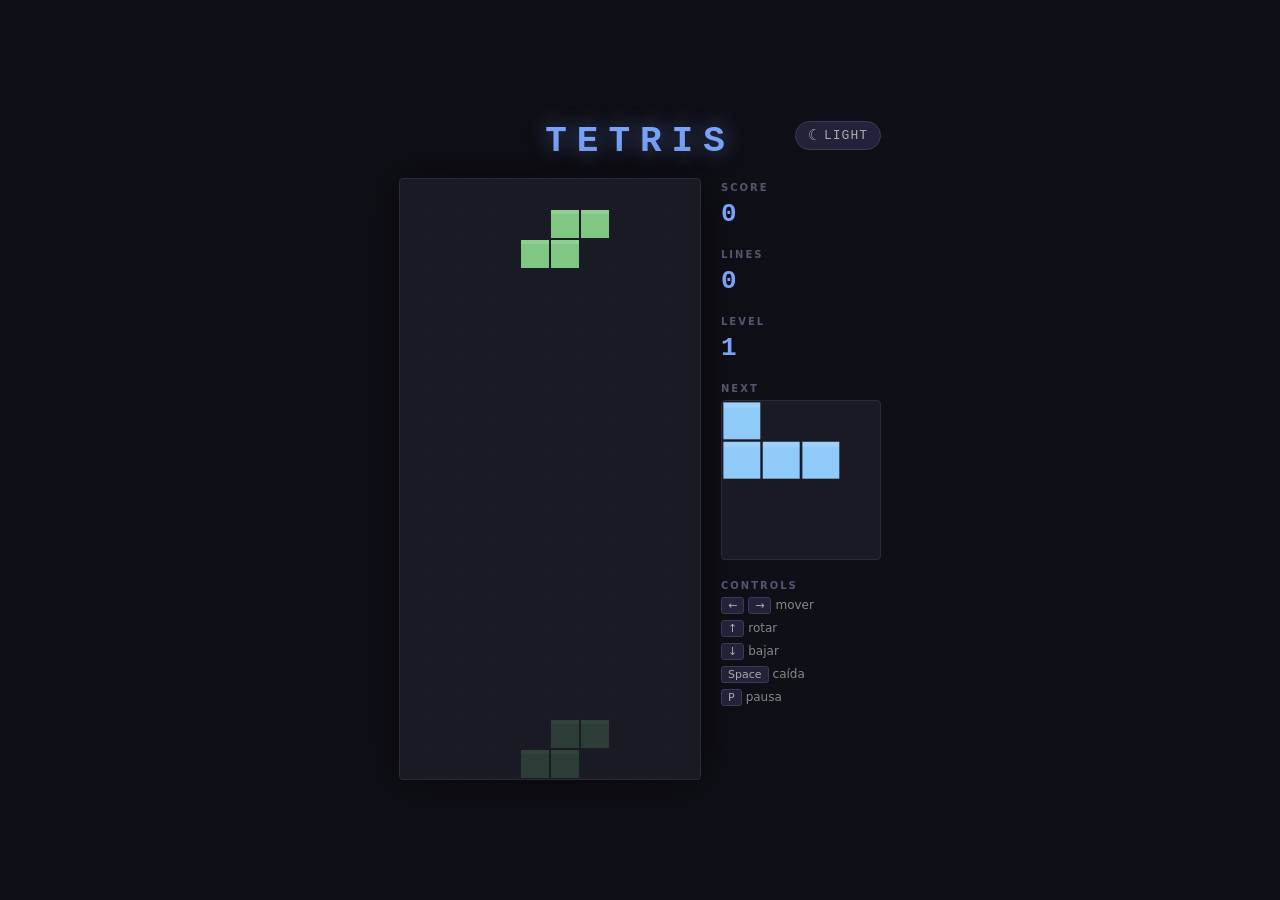
==== 03_TETRIS/index.html @ 1de2049c "Add baseline Tetris game files (03_TETRIS)" ====
<!DOCTYPE html>
<html lang="es">
<head>
  <meta charset="UTF-8" />
  <meta name="viewport" content="width=device-width, initial-scale=1.0" />
  <title>Tetris</title>
  <link rel="stylesheet" href="style.css" />
</head>
<body>
  <div class="wrapper">
    <button id="theme-toggle" class="theme-toggle">
      <span class="toggle-icon">&#9790;</span>
      <span class="toggle-label">LIGHT</span>
    </button>
    <h1 class="game-title">TETRIS</h1>
    <div class="game-container">
      <canvas id="board" width="300" height="600"></canvas>

      <aside class="panel">
        <div class="panel-section">
          <span class="label">SCORE</span>
          <span class="value" id="score">0</span>
        </div>
        <div class="panel-section">
          <span class="label">LINES</span>
          <span class="value" id="lines">0</span>
        </div>
        <div class="panel-section">
          <span class="label">LEVEL</span>
          <span class="value" id="level">1</span>
        </div>

        <div class="panel-section">
          <span class="label">NEXT</span>
          <canvas id="next-canvas" width="120" height="120"></canvas>
        </div>

        <div class="panel-section controls">
          <span class="label">CONTROLS</span>
          <ul>
            <li><kbd>←</kbd><kbd>→</kbd> mover</li>
            <li><kbd>↑</kbd> rotar</li>
            <li><kbd>↓</kbd> bajar</li>
            <li><kbd>Space</kbd> caída</li>
            <li><kbd>P</kbd> pausa</li>
          </ul>
        </div>
      </aside>
    </div>

    <div id="overlay" class="overlay hidden">
      <div class="overlay-box">
        <p id="overlay-title">GAME OVER</p>
        <p id="overlay-score"></p>
        <button id="restart-btn">Reiniciar</button>
      </div>
    </div>
  </div>

  <script src="game.js"></script>
</body>
</html>
---- 03_TETRIS/style.css ----
*, *::before, *::after {
  box-sizing: border-box;
  margin: 0;
  padding: 0;
}

:root {
  --bg: #0f0f17;
  --text: #e0e0e0;
  --canvas-bg: #1a1a25;
  --border: #2a2a3a;
  --label: #555570;
  --controls-text: #888;
  --kbd-bg: #22223a;
  --kbd-border: #3a3a5a;
  --kbd-text: #aaa;
  --overlay-bg: rgba(10, 10, 20, 0.75);
  --grid-line: #22222e;
  --toggle-bg: #22223a;
  --toggle-border: #3a3a5a;
  --toggle-text: #aaa;
}

body.light-mode {
  --bg: #f0f0f8;
  --text: #1a1a2e;
  --canvas-bg: #e4e4f0;
  --border: #b0b0c8;
  --label: #6060a0;
  --controls-text: #404060;
  --kbd-bg: #dcdcf0;
  --kbd-border: #9090b8;
  --kbd-text: #3a3a6a;
  --overlay-bg: rgba(210, 210, 230, 0.85);
  --grid-line: #c8c8dc;
  --toggle-bg: #dcdcf0;
  --toggle-border: #9090b8;
  --toggle-text: #3a3a6a;
}

body {
  background: var(--bg);
  color: var(--text);
  font-family: system-ui, -apple-system, sans-serif;
  display: flex;
  align-items: center;
  justify-content: center;
  min-height: 100vh;
  user-select: none;
  transition: background 0.25s, color 0.25s;
}

.wrapper {
  position: relative;
  display: flex;
  flex-direction: column;
  align-items: center;
  gap: 16px;
}

.theme-toggle {
  position: absolute;
  top: 0;
  right: 0;
  background: var(--toggle-bg);
  border: 1px solid var(--toggle-border);
  border-radius: 20px;
  padding: 4px 12px;
  font-size: 13px;
  font-family: 'Courier New', Courier, monospace;
  color: var(--toggle-text);
  cursor: pointer;
  display: flex;
  align-items: center;
  gap: 6px;
  transition: background 0.25s, color 0.25s, border-color 0.25s;
  letter-spacing: 1px;
}

.theme-toggle:hover {
  border-color: #7aa2f7;
  color: #7aa2f7;
}

.theme-toggle .toggle-icon {
  font-size: 15px;
}

.game-title {
  font-family: 'Courier New', Courier, monospace;
  font-size: 36px;
  font-weight: 900;
  letter-spacing: 10px;
  color: #7aa2f7;
  text-shadow: 0 0 20px rgba(122, 162, 247, 0.5);
  text-transform: uppercase;
  margin: 0;
}

.game-container {
  display: flex;
  gap: 20px;
  align-items: flex-start;
}

#board {
  display: block;
  border: 1px solid var(--border);
  background: var(--canvas-bg);
  border-radius: 4px;
  box-shadow: 0 0 40px rgba(0, 0, 0, 0.6);
  transition: background 0.25s, border-color 0.25s;
}

/* ---- Panel lateral ---- */
.panel {
  width: 160px;
  display: flex;
  flex-direction: column;
  gap: 20px;
  padding-top: 4px;
}

.panel-section {
  display: flex;
  flex-direction: column;
  gap: 6px;
}

.label {
  font-size: 10px;
  letter-spacing: 2px;
  color: var(--label);
  font-weight: 600;
  transition: color 0.25s;
}

.value {
  font-family: 'Courier New', Courier, monospace;
  font-size: 26px;
  font-weight: 700;
  color: #7aa2f7;
  letter-spacing: 1px;
}

#next-canvas {
  display: block;
  border: 1px solid var(--border);
  background: var(--canvas-bg);
  border-radius: 4px;
  transition: background 0.25s, border-color 0.25s;
}

/* ---- Controles ---- */
.controls ul {
  list-style: none;
  display: flex;
  flex-direction: column;
  gap: 6px;
}

.controls li {
  font-size: 12px;
  color: var(--controls-text);
  display: flex;
  align-items: center;
  gap: 4px;
  transition: color 0.25s;
}

kbd {
  background: var(--kbd-bg);
  border: 1px solid var(--kbd-border);
  border-radius: 3px;
  padding: 1px 6px;
  font-size: 11px;
  font-family: inherit;
  color: var(--kbd-text);
  transition: background 0.25s, color 0.25s, border-color 0.25s;
}

/* ---- Overlay ---- */
.overlay {
  position: absolute;
  inset: 0;
  display: flex;
  align-items: center;
  justify-content: center;
  background: var(--overlay-bg);
  backdrop-filter: blur(4px);
  border-radius: 4px;
  transition: background 0.25s;
}

.overlay.hidden {
  display: none;
}

.overlay-box {
  text-align: center;
  display: flex;
  flex-direction: column;
  gap: 12px;
  align-items: center;
}

#overlay-title {
  font-size: 28px;
  font-weight: 800;
  letter-spacing: 4px;
  color: #e57373;
}

#overlay-score {
  font-family: 'Courier New', Courier, monospace;
  font-size: 14px;
  color: #7aa2f7;
}

#restart-btn {
  margin-top: 8px;
  background: #7aa2f7;
  color: #0f0f17;
  border: none;
  border-radius: 6px;
  padding: 10px 28px;
  font-size: 14px;
  font-weight: 700;
  cursor: pointer;
  letter-spacing: 1px;
  transition: background 0.15s;
}

#restart-btn:hover {
  background: #9bbdff;
}
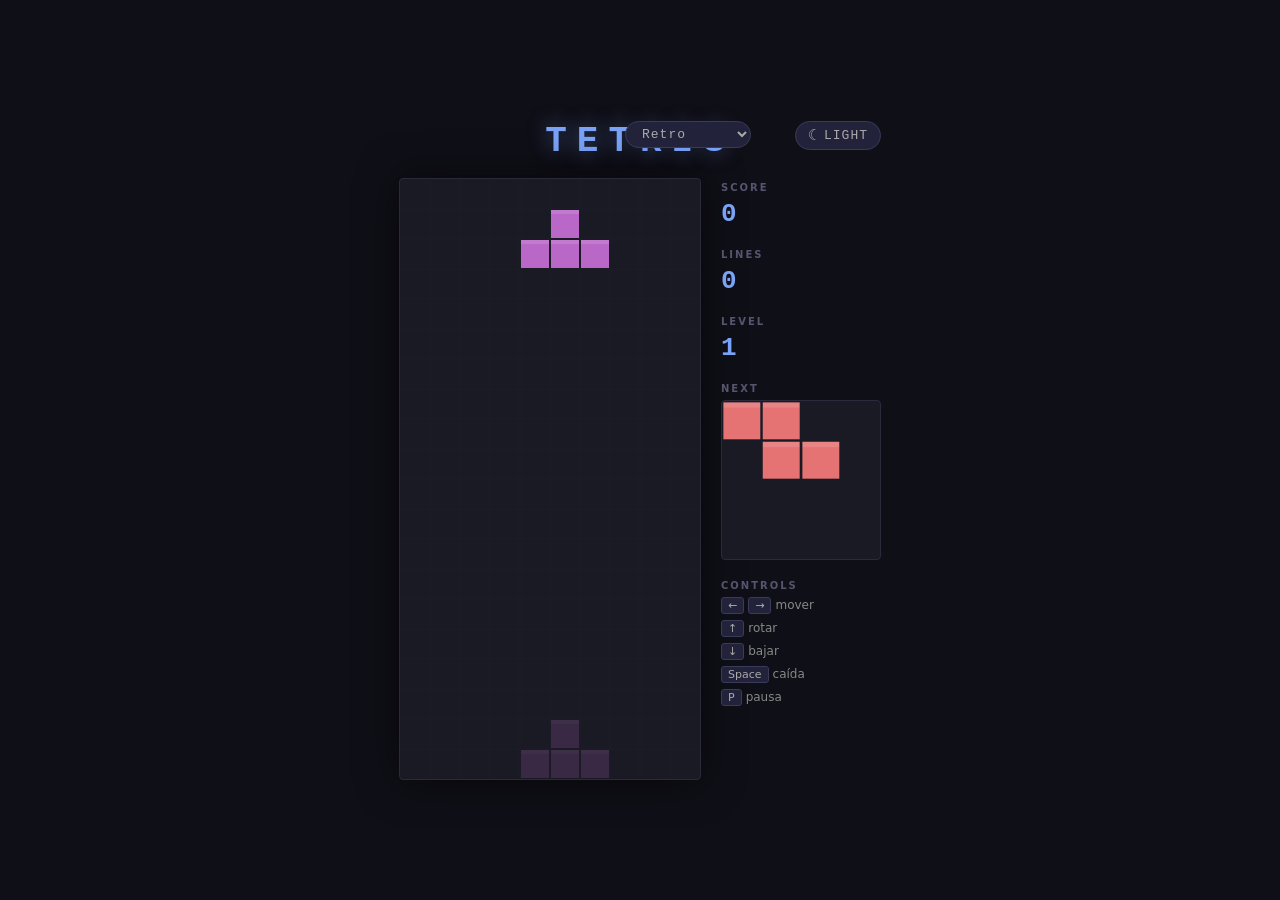
==== commit 2be12455: "Añade temas visuales (skins) al Tetris" ====
--- a/03_TETRIS/index.html
+++ b/03_TETRIS/index.html
@@ -12,6 +12,12 @@
       <span class="toggle-icon">&#9790;</span>
       <span class="toggle-label">LIGHT</span>
     </button>
+    <select id="skin-select" class="skin-select" aria-label="Tema visual">
+      <option value="retro">Retro</option>
+      <option value="neon">Neon</option>
+      <option value="pastel">Pastel</option>
+      <option value="pixel">Pixel art</option>
+    </select>
     <h1 class="game-title">TETRIS</h1>
     <div class="game-container">
       <canvas id="board" width="300" height="600"></canvas>
--- a/03_TETRIS/style.css
+++ b/03_TETRIS/style.css
@@ -86,6 +86,46 @@
   font-size: 15px;
 }
 
+.skin-select {
+  position: absolute;
+  top: 0;
+  right: 130px;
+  background: var(--toggle-bg);
+  border: 1px solid var(--toggle-border);
+  border-radius: 20px;
+  padding: 4px 12px;
+  font-size: 13px;
+  font-family: 'Courier New', Courier, monospace;
+  color: var(--toggle-text);
+  cursor: pointer;
+  letter-spacing: 1px;
+  transition: background 0.25s, color 0.25s, border-color 0.25s;
+}
+
+.skin-select:hover,
+.skin-select:focus {
+  border-color: #7aa2f7;
+  color: #7aa2f7;
+  outline: none;
+}
+
+.skin-select option {
+  background: var(--canvas-bg);
+  color: var(--text);
+}
+
+/* Optional per-skin board glow */
+body.skin-neon #board,
+body.skin-neon #next-canvas {
+  background: #000;
+  box-shadow: 0 0 24px rgba(255, 0, 200, 0.35), 0 0 40px rgba(0, 255, 255, 0.25);
+}
+
+body.skin-pastel #board,
+body.skin-pastel #next-canvas {
+  box-shadow: 0 0 20px rgba(255, 214, 230, 0.4);
+}
+
 .game-title {
   font-family: 'Courier New', Courier, monospace;
   font-size: 36px;
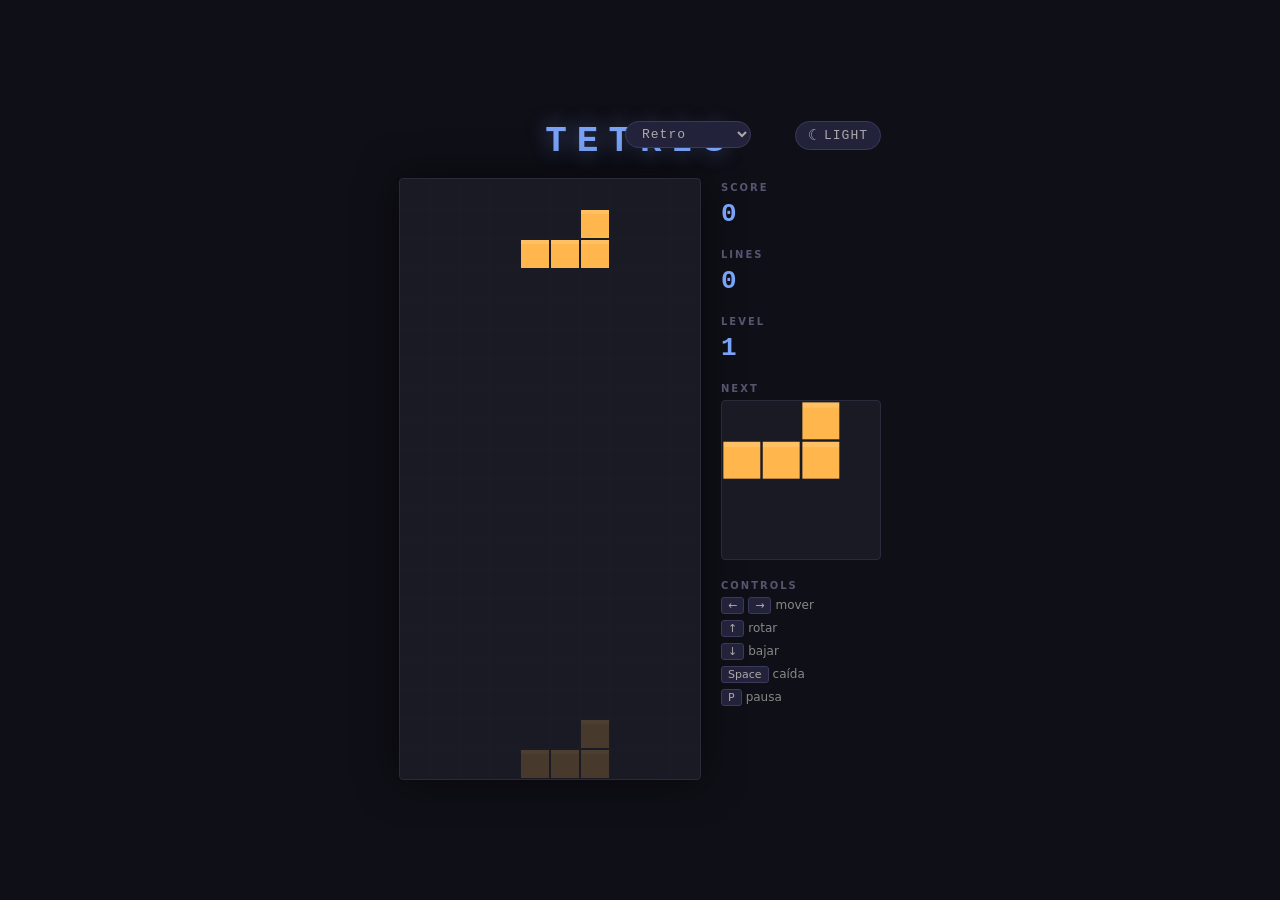
==== commit 9b93a90f: "Añade menú de pausa completo al Tetris" ====
--- a/03_TETRIS/index.html
+++ b/03_TETRIS/index.html
@@ -59,6 +59,25 @@
         <p id="overlay-title">GAME OVER</p>
         <p id="overlay-score"></p>
         <button id="restart-btn">Reiniciar</button>
+
+        <div id="pause-menu" class="pause-menu hidden">
+          <button id="resume-btn">Reanudar</button>
+          <button id="pause-restart-btn">Reiniciar</button>
+          <button id="show-controls-btn">Ver controles</button>
+
+          <ul id="pause-controls-list" class="controls-list hidden">
+            <li><kbd>←</kbd><kbd>→</kbd> mover</li>
+            <li><kbd>↑</kbd> rotar</li>
+            <li><kbd>↓</kbd> bajar</li>
+            <li><kbd>Space</kbd> caída</li>
+            <li><kbd>P</kbd> pausa</li>
+          </ul>
+
+          <label class="level-select-label" for="start-level-select">
+            Nivel inicial
+            <select id="start-level-select"></select>
+          </label>
+        </div>
       </div>
     </div>
   </div>
--- a/03_TETRIS/style.css
+++ b/03_TETRIS/style.css
@@ -232,7 +232,7 @@
   transition: background 0.25s;
 }
 
-.overlay.hidden {
+.hidden {
   display: none;
 }
 
@@ -274,3 +274,69 @@
 #restart-btn:hover {
   background: #9bbdff;
 }
+
+/* ---- Pause menu ---- */
+.pause-menu {
+  display: flex;
+  flex-direction: column;
+  align-items: stretch;
+  gap: 10px;
+  width: 220px;
+}
+
+.pause-menu button {
+  margin-top: 0;
+  background: #7aa2f7;
+  color: #0f0f17;
+  border: none;
+  border-radius: 6px;
+  padding: 10px 28px;
+  font-size: 14px;
+  font-weight: 700;
+  cursor: pointer;
+  letter-spacing: 1px;
+  transition: background 0.15s;
+}
+
+.pause-menu button:hover {
+  background: #9bbdff;
+}
+
+.controls-list {
+  list-style: none;
+  display: flex;
+  flex-direction: column;
+  gap: 6px;
+  padding: 8px 0;
+}
+
+.controls-list li {
+  font-size: 12px;
+  color: var(--controls-text);
+  display: flex;
+  align-items: center;
+  justify-content: center;
+  gap: 4px;
+}
+
+.level-select-label {
+  display: flex;
+  flex-direction: column;
+  align-items: center;
+  gap: 6px;
+  font-size: 10px;
+  letter-spacing: 2px;
+  color: var(--label);
+  font-weight: 600;
+}
+
+#start-level-select {
+  background: var(--kbd-bg);
+  border: 1px solid var(--kbd-border);
+  border-radius: 6px;
+  color: var(--text);
+  padding: 6px 10px;
+  font-size: 14px;
+  font-family: inherit;
+  cursor: pointer;
+}
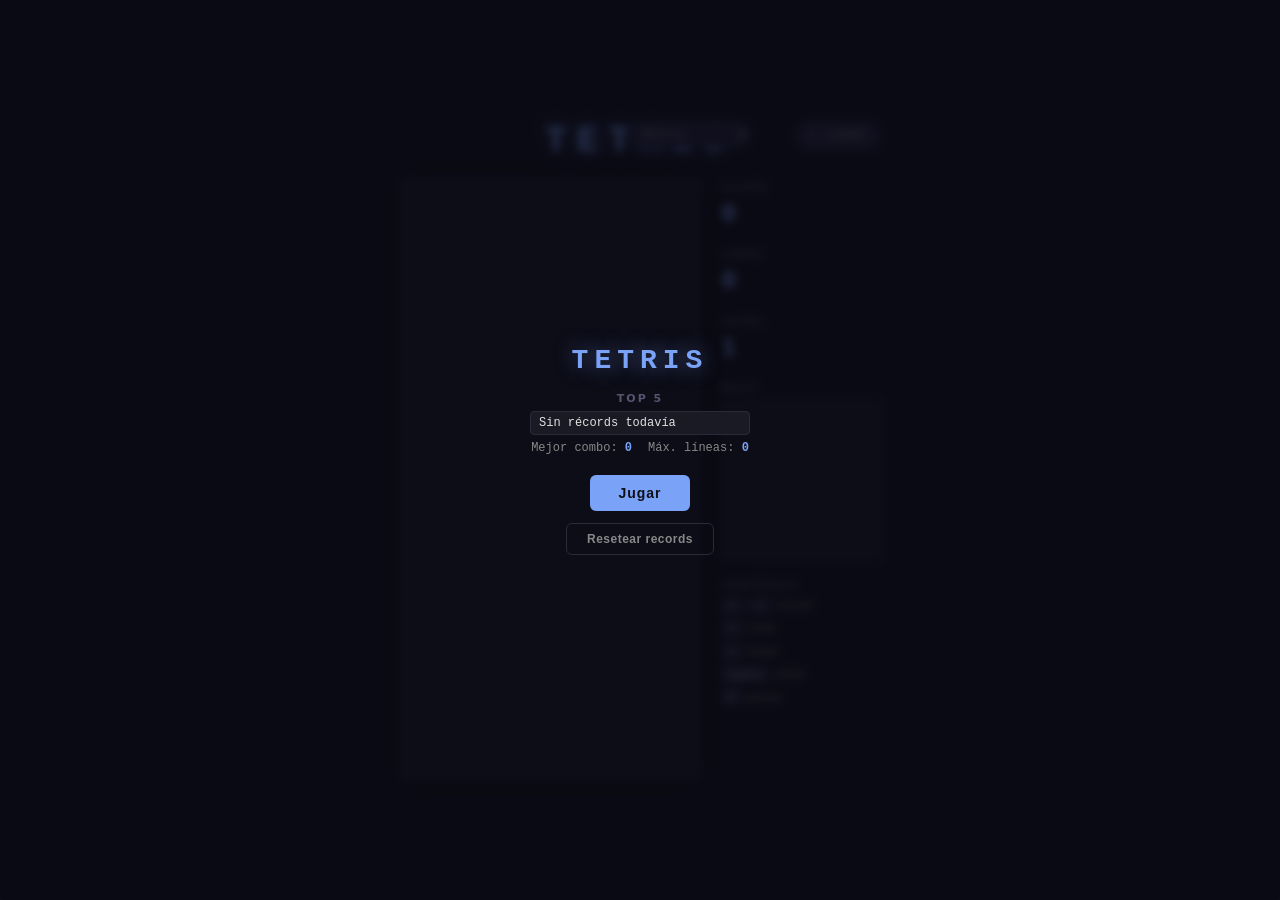
==== commit 9555dec0: "Añade tabla de récords local al Tetris (fusionado con menú de pausa y skins)" ====
--- a/03_TETRIS/index.html
+++ b/03_TETRIS/index.html
@@ -58,6 +58,15 @@
       <div class="overlay-box">
         <p id="overlay-title">GAME OVER</p>
         <p id="overlay-score"></p>
+        <div id="save-score-form" class="save-score-form hidden">
+          <input type="text" id="player-name" maxlength="12" placeholder="Tu nombre" autocomplete="off" />
+          <button id="save-score-btn">Guardar</button>
+        </div>
+        <div class="leaderboard-block">
+          <p class="leaderboard-title">TOP 5</p>
+          <ol id="gameover-leaderboard" class="leaderboard-list"></ol>
+          <div class="leaderboard-stats" id="gameover-stats"></div>
+        </div>
         <button id="restart-btn">Reiniciar</button>
 
         <div id="pause-menu" class="pause-menu hidden">
@@ -80,6 +89,19 @@
         </div>
       </div>
     </div>
+
+    <div id="start-overlay" class="overlay">
+      <div class="overlay-box">
+        <p id="start-title">TETRIS</p>
+        <div class="leaderboard-block">
+          <p class="leaderboard-title">TOP 5</p>
+          <ol id="start-leaderboard" class="leaderboard-list"></ol>
+          <div class="leaderboard-stats" id="start-stats"></div>
+        </div>
+        <button id="play-btn">Jugar</button>
+        <button id="reset-records-btn">Resetear records</button>
+      </div>
+    </div>
   </div>
 
   <script src="game.js"></script>
--- a/03_TETRIS/style.css
+++ b/03_TETRIS/style.css
@@ -340,3 +340,180 @@
   font-family: inherit;
   cursor: pointer;
 }
+
+/* ---- Start overlay ---- */
+#start-overlay {
+  position: fixed;
+}
+
+#start-title {
+  font-family: 'Courier New', Courier, monospace;
+  font-size: 28px;
+  font-weight: 800;
+  letter-spacing: 6px;
+  color: #7aa2f7;
+  text-shadow: 0 0 20px rgba(122, 162, 247, 0.5);
+}
+
+#play-btn {
+  margin-top: 4px;
+  background: #7aa2f7;
+  color: #0f0f17;
+  border: none;
+  border-radius: 6px;
+  padding: 10px 28px;
+  font-size: 14px;
+  font-weight: 700;
+  cursor: pointer;
+  letter-spacing: 1px;
+  transition: background 0.15s;
+}
+
+#play-btn:hover {
+  background: #9bbdff;
+}
+
+#reset-records-btn {
+  background: transparent;
+  color: var(--controls-text);
+  border: 1px solid var(--border);
+  border-radius: 6px;
+  padding: 8px 20px;
+  font-size: 12px;
+  font-weight: 600;
+  cursor: pointer;
+  letter-spacing: 0.5px;
+  transition: border-color 0.15s, color 0.15s;
+}
+
+#reset-records-btn:hover {
+  border-color: #e57373;
+  color: #e57373;
+}
+
+/* ---- Leaderboard ---- */
+.leaderboard-block {
+  width: 100%;
+  display: flex;
+  flex-direction: column;
+  align-items: center;
+  gap: 6px;
+  margin: 4px 0;
+}
+
+.leaderboard-title {
+  font-size: 11px;
+  letter-spacing: 2px;
+  color: var(--label);
+  font-weight: 700;
+}
+
+.leaderboard-list {
+  list-style: none;
+  width: 220px;
+  display: flex;
+  flex-direction: column;
+  gap: 4px;
+  font-family: 'Courier New', Courier, monospace;
+  font-size: 13px;
+}
+
+.leaderboard-list li {
+  display: flex;
+  justify-content: space-between;
+  gap: 8px;
+  padding: 4px 8px;
+  border-radius: 4px;
+  background: var(--canvas-bg);
+  border: 1px solid var(--border);
+  color: var(--text);
+  transition: background 0.25s, border-color 0.25s;
+}
+
+.leaderboard-list li.is-new {
+  border-color: #7aa2f7;
+  background: rgba(122, 162, 247, 0.18);
+  box-shadow: 0 0 10px rgba(122, 162, 247, 0.4);
+}
+
+.leaderboard-list .lb-rank {
+  color: var(--label);
+  width: 18px;
+  text-align: left;
+}
+
+.leaderboard-list .lb-name {
+  flex: 1;
+  text-align: left;
+  overflow: hidden;
+  text-overflow: ellipsis;
+  white-space: nowrap;
+}
+
+.leaderboard-list .lb-score {
+  color: #7aa2f7;
+  font-weight: 700;
+}
+
+.leaderboard-empty {
+  font-size: 12px;
+  color: var(--controls-text);
+  padding: 8px 0;
+}
+
+.leaderboard-stats {
+  display: flex;
+  gap: 16px;
+  font-size: 12px;
+  color: var(--controls-text);
+  font-family: 'Courier New', Courier, monospace;
+}
+
+.leaderboard-stats span {
+  color: #7aa2f7;
+  font-weight: 700;
+}
+
+/* ---- Save score form ---- */
+.save-score-form {
+  display: flex;
+  gap: 8px;
+  align-items: center;
+}
+
+.save-score-form.hidden {
+  display: none;
+}
+
+#player-name {
+  background: var(--canvas-bg);
+  border: 1px solid var(--border);
+  border-radius: 6px;
+  padding: 8px 10px;
+  font-size: 13px;
+  color: var(--text);
+  font-family: 'Courier New', Courier, monospace;
+  width: 140px;
+}
+
+#player-name:focus {
+  outline: none;
+  border-color: #7aa2f7;
+}
+
+#save-score-btn {
+  background: #7aa2f7;
+  color: #0f0f17;
+  border: none;
+  border-radius: 6px;
+  padding: 8px 18px;
+  font-size: 13px;
+  font-weight: 700;
+  cursor: pointer;
+  letter-spacing: 0.5px;
+  transition: background 0.15s;
+}
+
+#save-score-btn:hover {
+  background: #9bbdff;
+}
